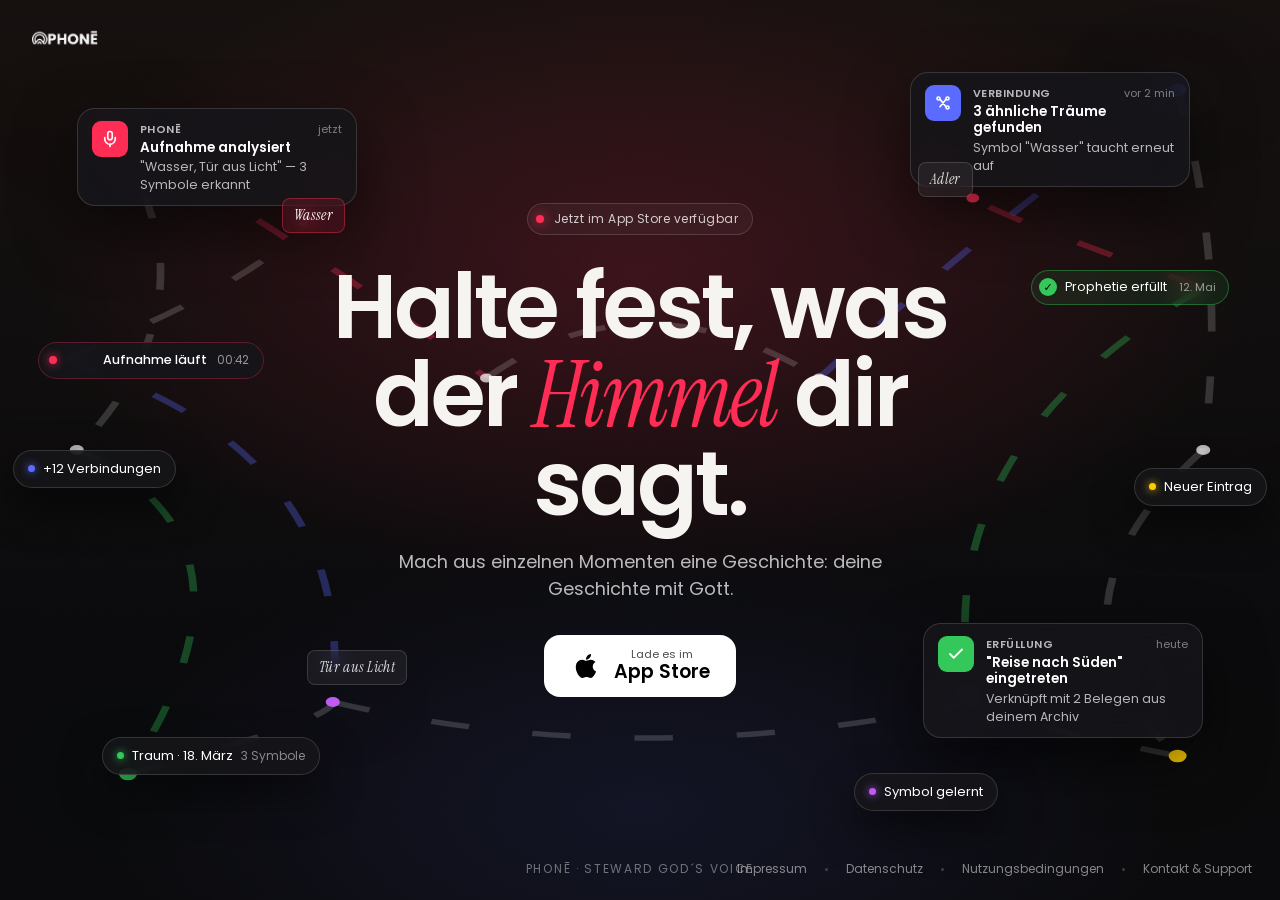
==== index.html @ f627f6bb "b" ====
<!doctype html>
<html lang="de">

<head>
  <meta charset="utf-8">
  <title>PHONĒ — Halte fest, was der Himmel dir sagt</title>
  <meta name="viewport" content="width=device-width,initial-scale=1">
  <meta name="description" content="PHONĒ — Halte fest, was der Himmel dir sagt. Verfügbar im App Store.">
  <link rel="preconnect" href="https://fonts.googleapis.com">
  <link rel="preconnect" href="https://fonts.gstatic.com" crossorigin>
  <link
    href="https://fonts.googleapis.com/css2?family=Poppins:wght@300;400;500;600;700;800&family=Instrument+Serif:ital@0;1&display=swap"
    rel="stylesheet">
  <style>
    :root {
      --bg: #0a0a0c;
      --text: #f5f4f1;
      --muted: #8a8a92;
      --line: rgba(255, 255, 255, .08);
      --line-2: rgba(255, 255, 255, .14);
      --brand: #FF2D55;
      --brand-soft: #ff4f72;
      --green: #34C759;
      --blue: #5B6BFF;
      --yellow: #FFCC00;
      --purple: #BF5AF2;
    }

    * {
      box-sizing: border-box;
    }

    html,
    body {
      margin: 0;
      padding: 0;
      height: 100%;
      overflow: hidden;
      background: var(--bg);
      color: var(--text);
    }

    body {
      font-family: "Poppins", -apple-system, system-ui, sans-serif;
      -webkit-font-smoothing: antialiased;
      line-height: 1.5;
    }

    a {
      color: inherit;
      text-decoration: none;
    }

    .serif {
      font-family: "Instrument Serif", "Times New Roman", serif;
      font-style: italic;
      font-weight: 400;
    }

    .stage {
      position: fixed;
      inset: 0;
      overflow: hidden;
      display: grid;
      place-items: center;
      background:
        radial-gradient(ellipse 80% 60% at 50% 30%, rgba(255, 45, 85, .18), transparent 60%),
        radial-gradient(ellipse 70% 50% at 50% 90%, rgba(91, 107, 255, .10), transparent 60%),
        linear-gradient(180deg, #15100e 0%, #0a0a0c 70%);
    }

    .stage::after {
      content: '';
      position: absolute;
      inset: 0;
      pointer-events: none;
      opacity: .35;
      background-image: url("data:image/svg+xml;utf8,<svg xmlns='http://www.w3.org/2000/svg' width='200' height='200'><filter id='n'><feTurbulence baseFrequency='.9' numOctaves='2' stitchTiles='stitch'/><feColorMatrix values='0 0 0 0 1 0 0 0 0 1 0 0 0 0 1 0 0 0 .12 0'/></filter><rect width='100%25' height='100%25' filter='url(%23n)'/></svg>");
      mix-blend-mode: overlay;
    }

    /* Logo top-left */
    .top-logo {
      position: absolute;
      top: 28px;
      left: 32px;
      z-index: 50;
    }

    .top-logo img {
      height: 22px;
      opacity: .95;
    }

    /* Footer mark bottom */
    .bot-mark {
      position: absolute;
      bottom: 22px;
      left: 50%;
      transform: translateX(-50%);
      z-index: 50;
      color: rgba(255, 255, 255, .4);
      font-size: 12px;
      letter-spacing: .14em;
      text-transform: uppercase;
    }

    /* Footer links bottom-right */
    .foot-links {
      position: absolute;
      bottom: 22px;
      right: 28px;
      z-index: 50;
      display: flex;
      gap: 18px;
      font-size: 12px;
      color: rgba(255, 255, 255, .5);
    }

    .foot-links a {
      transition: color .2s ease;
      position: relative;
    }

    .foot-links a:hover {
      color: #fff;
    }

    .foot-links .sep {
      width: 3px;
      height: 3px;
      border-radius: 50%;
      background: rgba(255, 255, 255, .2);
      align-self: center;
    }

    /* Center content */
    .center {
      position: relative;
      z-index: 30;
      text-align: center;
      max-width: 760px;
      padding: 0 24px;
    }

    .eyebrow {
      display: inline-flex;
      align-items: center;
      gap: 10px;
      padding: 6px 14px 6px 8px;
      border: 1px solid var(--line-2);
      border-radius: 999px;
      background: rgba(255, 255, 255, .04);
      font-size: 12px;
      letter-spacing: .04em;
      color: rgba(255, 255, 255, .78);
      margin-bottom: 28px;
      backdrop-filter: blur(10px);
      -webkit-backdrop-filter: blur(10px);
    }

    .eyebrow .dot {
      width: 8px;
      height: 8px;
      border-radius: 50%;
      background: var(--brand);
      box-shadow: 0 0 12px var(--brand);
      animation: pulse 2s ease-in-out infinite;
    }

    @keyframes pulse {

      0%,
      100% {
        opacity: 1
      }

      50% {
        opacity: .4
      }
    }

    h1 {
      font-size: clamp(44px, 7vw, 96px);
      line-height: .98;
      font-weight: 600;
      letter-spacing: -.035em;
      margin: 0 0 22px;
      text-wrap: balance;
    }

    h1 .accent {
      color: var(--brand);
    }

    p.lead {
      font-size: clamp(15px, 1.4vw, 18px);
      color: rgba(255, 255, 255, .72);
      max-width: 520px;
      margin: 0 auto 32px;
      text-wrap: pretty;
    }

    .appstore-btn {
      display: inline-flex;
      align-items: center;
      gap: 12px;
      padding: 14px 26px;
      background: #fff;
      color: #000;
      border-radius: 16px;
      transition: transform .2s, box-shadow .2s;
    }

    .appstore-btn:hover {
      transform: translateY(-2px);
      box-shadow: 0 18px 40px rgba(255, 255, 255, .2);
    }

    .appstore-btn .small {
      font-size: 11px;
      line-height: 1;
      opacity: .7;
    }

    .appstore-btn .big {
      font-size: 19px;
      font-weight: 600;
      line-height: 1.1;
      margin-top: 2px;
    }

    /* Connection threads SVG layer */
    .threads {
      position: absolute;
      inset: 0;
      width: 100%;
      height: 100%;
      z-index: 5;
      pointer-events: none;
      overflow: visible;
    }

    .thread-line {
      fill: none;
      stroke: rgba(255, 255, 255, .16);
      stroke-width: .6;
      stroke-dasharray: 3 5;
      animation: dash 90s linear infinite;
    }

    .thread-line.brand {
      stroke: rgba(255, 45, 85, .32);
    }

    .thread-line.blue {
      stroke: rgba(91, 107, 255, .32);
    }

    .thread-line.green {
      stroke: rgba(52, 199, 89, .32);
    }

    @keyframes dash {
      to {
        stroke-dashoffset: -200;
      }
    }

    .thread-dot {
      fill: rgba(255, 255, 255, .7);
      filter: drop-shadow(0 0 4px rgba(255, 255, 255, .6));
    }

    .thread-dot.brand {
      fill: var(--brand);
      filter: drop-shadow(0 0 6px var(--brand));
    }

    .thread-dot.blue {
      fill: var(--blue);
      filter: drop-shadow(0 0 6px var(--blue));
    }

    .thread-dot.green {
      fill: var(--green);
      filter: drop-shadow(0 0 6px var(--green));
    }

    .thread-dot.yellow {
      fill: var(--yellow);
      filter: drop-shadow(0 0 6px var(--yellow));
    }

    .thread-dot.purple {
      fill: var(--purple);
      filter: drop-shadow(0 0 6px var(--purple));
    }

    /* Floating items — pills, labels, notifications */
    .floater {
      position: absolute;
      z-index: 10;
      will-change: transform;
      animation-name: drift;
      animation-timing-function: ease-in-out;
      animation-iteration-count: infinite;
      animation-direction: alternate;
    }

    @keyframes drift {
      0% {
        transform: translate(0, 0) rotate(var(--rot, 0deg));
      }

      50% {
        transform: translate(var(--dx, 8px), var(--dy, -10px)) rotate(calc(var(--rot, 0deg) + var(--rotd, 1deg)));
      }

      100% {
        transform: translate(calc(var(--dx, 8px) * -.5), calc(var(--dy, -10px) * -1)) rotate(calc(var(--rot, 0deg) - var(--rotd, 1deg)));
      }
    }

    /* Notification card (stylized iOS) */
    .notif {
      width: 280px;
      background: rgba(22, 22, 26, .85);
      backdrop-filter: blur(20px) saturate(140%);
      -webkit-backdrop-filter: blur(20px) saturate(140%);
      border: 1px solid var(--line-2);
      border-radius: 18px;
      padding: 12px 14px;
      display: flex;
      align-items: flex-start;
      gap: 12px;
      box-shadow: 0 24px 60px rgba(0, 0, 0, .55);
    }

    .notif .ic {
      width: 36px;
      height: 36px;
      border-radius: 9px;
      flex-shrink: 0;
      display: grid;
      place-items: center;
      background: var(--brand);
    }

    .notif .ic.blue {
      background: var(--blue);
    }

    .notif .ic.green {
      background: var(--green);
    }

    .notif .ic svg {
      width: 18px;
      height: 18px;
    }

    .notif .body {
      flex: 1;
      min-width: 0;
    }

    .notif .row {
      display: flex;
      justify-content: space-between;
      align-items: baseline;
      gap: 8px;
    }

    .notif .app {
      font-size: 11px;
      font-weight: 600;
      letter-spacing: .04em;
      color: rgba(255, 255, 255, .7);
      text-transform: uppercase;
    }

    .notif .time {
      font-size: 11px;
      color: rgba(255, 255, 255, .45);
      flex-shrink: 0;
    }

    .notif .title {
      font-size: 13.5px;
      font-weight: 600;
      color: #fff;
      margin-top: 2px;
      line-height: 1.25;
    }

    .notif .msg {
      font-size: 12.5px;
      color: rgba(255, 255, 255, .7);
      margin-top: 2px;
      line-height: 1.4;
      overflow: hidden;
      display: -webkit-box;
      -webkit-line-clamp: 2;
      -webkit-box-orient: vertical;
    }

    /* Pill / chip */
    .pill {
      display: inline-flex;
      align-items: center;
      gap: 8px;
      padding: 8px 14px;
      border-radius: 999px;
      background: rgba(22, 22, 26, .82);
      backdrop-filter: blur(14px);
      -webkit-backdrop-filter: blur(14px);
      border: 1px solid var(--line-2);
      font-size: 13px;
      color: #fff;
      box-shadow: 0 18px 40px rgba(0, 0, 0, .5);
      white-space: nowrap;
    }

    .pill .pdot {
      width: 7px;
      height: 7px;
      border-radius: 50%;
      background: var(--brand);
      box-shadow: 0 0 8px var(--brand);
    }

    .pill.blue .pdot {
      background: var(--blue);
      box-shadow: 0 0 8px var(--blue);
    }

    .pill.green .pdot {
      background: var(--green);
      box-shadow: 0 0 8px var(--green);
    }

    .pill.yellow .pdot {
      background: var(--yellow);
      box-shadow: 0 0 8px var(--yellow);
    }

    .pill.purple .pdot {
      background: var(--purple);
      box-shadow: 0 0 8px var(--purple);
    }

    .pill .meta {
      color: rgba(255, 255, 255, .5);
      font-size: 12px;
    }

    /* Label tag — looks like a category tag */
    .label-tag {
      display: inline-flex;
      align-items: center;
      gap: 6px;
      padding: 5px 11px;
      border-radius: 8px;
      background: rgba(255, 255, 255, .06);
      border: 1px solid var(--line-2);
      font-size: 12px;
      letter-spacing: .02em;
      color: rgba(255, 255, 255, .85);
      backdrop-filter: blur(10px);
      -webkit-backdrop-filter: blur(10px);
      font-family: "Instrument Serif", serif;
      font-style: italic;
      font-size: 15px;
    }

    .label-tag.brand {
      color: #fff;
      background: rgba(255, 45, 85, .14);
      border-color: rgba(255, 45, 85, .4);
    }

    /* Mini chip with check (fulfilled prophecy) */
    .check-chip {
      display: inline-flex;
      align-items: center;
      gap: 8px;
      padding: 7px 12px 7px 7px;
      background: rgba(52, 199, 89, .1);
      border: 1px solid rgba(52, 199, 89, .4);
      border-radius: 999px;
      font-size: 12.5px;
      color: #fff;
      backdrop-filter: blur(10px);
      -webkit-backdrop-filter: blur(10px);
    }

    .check-chip .ck {
      width: 18px;
      height: 18px;
      border-radius: 50%;
      background: var(--green);
      color: #000;
      display: grid;
      place-items: center;
      font-weight: 800;
      font-size: 11px;
      flex-shrink: 0;
    }

    .check-chip .meta {
      color: rgba(255, 255, 255, .55);
      font-size: 11px;
      margin-left: 4px;
    }

    /* Waveform mini */
    .wave-chip {
      display: inline-flex;
      align-items: center;
      gap: 10px;
      padding: 8px 14px 8px 10px;
      background: rgba(22, 22, 26, .85);
      border: 1px solid rgba(255, 45, 85, .3);
      border-radius: 999px;
      backdrop-filter: blur(14px);
      -webkit-backdrop-filter: blur(14px);
    }

    .wave-chip .rec {
      width: 8px;
      height: 8px;
      border-radius: 50%;
      background: var(--brand);
      box-shadow: 0 0 10px var(--brand);
      animation: pulse 1.4s ease-in-out infinite;
    }

    .wave-chip .wave-bars {
      display: flex;
      align-items: center;
      gap: 2px;
      height: 14px;
    }

    .wave-chip .wave-bars span {
      width: 2px;
      background: var(--brand-soft);
      border-radius: 2px;
      animation: wbar 1.2s ease-in-out infinite;
    }

    @keyframes wbar {

      0%,
      100% {
        height: 20%;
      }

      50% {
        height: 100%;
      }
    }

    .wave-chip .label {
      font-size: 12.5px;
      color: #fff;
      font-weight: 500;
    }

    .wave-chip .time {
      font-family: "Poppins";
      font-size: 11.5px;
      color: rgba(255, 255, 255, .55);
      font-variant-numeric: tabular-nums;
    }

    /* Position helpers — desktop */
    .f1 {
      top: 12%;
      left: 6%;
      --dx: 12px;
      --dy: -14px;
      --rot: -3deg;
      --rotd: 1.2deg;
      animation-duration: 9s;
    }

    .f2 {
      top: 8%;
      right: 7%;
      --dx: -10px;
      --dy: -12px;
      --rot: 4deg;
      --rotd: 1.5deg;
      animation-duration: 11s;
    }

    .f3 {
      top: 38%;
      left: 3%;
      --dx: 14px;
      --dy: 8px;
      --rot: -6deg;
      --rotd: 1.8deg;
      animation-duration: 8.5s;
    }

    .f4 {
      top: 30%;
      right: 4%;
      --dx: -12px;
      --dy: 10px;
      --rot: 5deg;
      --rotd: 1.5deg;
      animation-duration: 10s;
    }

    .f5 {
      bottom: 14%;
      left: 8%;
      --dx: 10px;
      --dy: -10px;
      --rot: -4deg;
      --rotd: 1.3deg;
      animation-duration: 12s;
    }

    .f6 {
      bottom: 18%;
      right: 6%;
      --dx: -14px;
      --dy: -8px;
      --rot: 6deg;
      --rotd: 1.6deg;
      animation-duration: 9.5s;
    }

    .f7 {
      top: 22%;
      left: 22%;
      --dx: 8px;
      --dy: -8px;
      --rot: -8deg;
      --rotd: 2deg;
      animation-duration: 13s;
    }

    .f8 {
      top: 18%;
      right: 24%;
      --dx: -8px;
      --dy: 10px;
      --rot: 7deg;
      --rotd: 1.6deg;
      animation-duration: 10.5s;
    }

    .f9 {
      bottom: 24%;
      left: 24%;
      --dx: 10px;
      --dy: 10px;
      --rot: -5deg;
      --rotd: 1.4deg;
      animation-duration: 11.5s;
    }

    .f10 {
      bottom: 10%;
      right: 22%;
      --dx: -10px;
      --dy: 8px;
      --rot: 4deg;
      --rotd: 1.6deg;
      animation-duration: 9s;
    }

    .f11 {
      top: 50%;
      left: 1%;
      --dx: 8px;
      --dy: -12px;
      --rot: -10deg;
      --rotd: 1deg;
      animation-duration: 14s;
    }

    .f12 {
      top: 52%;
      right: 1%;
      --dx: -8px;
      --dy: -10px;
      --rot: 8deg;
      --rotd: 1deg;
      animation-duration: 13s;
    }

    /* ─── Tablet ─── */
    @media (max-width: 980px) {
      .top-logo {
        top: 22px;
        left: 22px;
      }

      .top-logo img {
        height: 20px;
      }

      .notif {
        width: 240px;
      }

      .f7,
      .f8,
      .f9,
      .f10 {
        display: none;
      }

      .f1 {
        top: 6%;
        left: 4%;
      }

      .f2 {
        top: 4%;
        right: 4%;
      }

      .f3 {
        top: 34%;
        left: -2%;
      }

      .f4 {
        top: 28%;
        right: -2%;
      }

      .f5 {
        bottom: 10%;
        left: 2%;
      }

      .f6 {
        bottom: 12%;
        right: 2%;
      }

      .f11 {
        top: 56%;
        left: -4%;
      }

      .f12 {
        top: 58%;
        right: -4%;
      }
    }

    /* ─── Mobile ─── */
    @media (max-width: 640px) {
      .center {
        padding: 0 18px;
        max-width: 100%;
      }

      h1 {
        font-size: clamp(34px, 11vw, 56px);
        margin-bottom: 18px;
        line-height: 1;
      }

      p.lead {
        font-size: 14.5px;
        margin-bottom: 26px;
        max-width: 360px;
      }

      .eyebrow {
        font-size: 11px;
        margin-bottom: 22px;
        padding: 5px 12px 5px 7px;
      }

      .appstore-btn {
        padding: 12px 22px;
        gap: 10px;
      }

      .appstore-btn svg {
        width: 26px;
        height: 26px;
      }

      .appstore-btn .big {
        font-size: 17px;
      }

      .top-logo {
        top: 18px;
        left: 18px;
      }

      .top-logo img {
        height: 18px;
      }

      .bot-mark {
        display: none;
      }

      .foot-links {
        bottom: 14px;
        right: 14px;
        left: 14px;
        justify-content: center;
        flex-wrap: wrap;
        gap: 10px;
        font-size: 10.5px;
      }

      .foot-links .sep {
        width: 2px;
        height: 2px;
      }

      /* Compact floaters: smaller notif, tighter pills */
      .notif {
        width: 180px;
        padding: 9px 10px;
        gap: 9px;
        border-radius: 14px;
      }

      .notif .ic {
        width: 28px;
        height: 28px;
        border-radius: 7px;
      }

      .notif .ic svg {
        width: 14px;
        height: 14px;
      }

      .notif .app {
        font-size: 9.5px;
      }

      .notif .time {
        font-size: 9.5px;
      }

      .notif .title {
        font-size: 11.5px;
      }

      .notif .msg {
        font-size: 10.5px;
        -webkit-line-clamp: 2;
      }

      .pill {
        font-size: 11px;
        padding: 6px 11px;
        gap: 6px;
      }

      .pill .pdot {
        width: 6px;
        height: 6px;
      }

      .pill .meta {
        font-size: 10px;
      }

      .label-tag {
        font-size: 13px;
        padding: 4px 10px;
      }

      .check-chip {
        font-size: 11px;
        padding: 5px 10px 5px 5px;
      }

      .check-chip .ck {
        width: 16px;
        height: 16px;
        font-size: 10px;
      }

      .check-chip .meta {
        font-size: 10px;
      }

      .wave-chip {
        padding: 6px 11px 6px 8px;
        gap: 7px;
      }

      .wave-chip .label {
        font-size: 11px;
      }

      .wave-chip .time {
        font-size: 10px;
      }

      .wave-chip .wave-bars {
        height: 11px;
      }

      /* Hide secondary clutter on phones — keep frame readable */
      .f7,
      .f8,
      .f9,
      .f10,
      .f11,
      .f12 {
        display: none;
      }

      /* 4 floaters at the corners + 2 mid-edges, hugging the edges */
      .f1 {
        top: 9%;
        left: 3%;
        --dx: 6px;
        --dy: -8px;
      }

      .f2 {
        top: 7%;
        right: 3%;
        --dx: -6px;
        --dy: -8px;
      }

      .f3 {
        top: 42%;
        left: -22%;
        --dx: 8px;
        --dy: 6px;
      }

      /* peek in from edge */
      .f4 {
        top: 38%;
        right: -22%;
        --dx: -8px;
        --dy: 6px;
      }

      .f5 {
        bottom: 8%;
        left: 3%;
        --dx: 6px;
        --dy: -6px;
      }

      .f6 {
        bottom: 10%;
        right: 3%;
        --dx: -6px;
        --dy: -6px;
      }
    }

    /* ─── Very small / portrait phones ─── */
    @media (max-width: 400px) {
      h1 {
        font-size: clamp(30px, 11vw, 44px);
      }

      .notif {
        width: 160px;
      }

      .f3,
      .f4 {
        display: none;
      }

      .f1 {
        top: 7%;
        left: 2%;
      }

      .f2 {
        top: 5%;
        right: 2%;
      }

      .f5 {
        bottom: 7%;
        left: 2%;
      }

      .f6 {
        bottom: 9%;
        right: 2%;
      }
    }

    /* ─── Short viewports (landscape phones) ─── */
    @media (max-height: 640px) and (max-width: 900px) {
      .center {
        transform: scale(.92);
      }

      h1 {
        margin-bottom: 14px;
      }

      p.lead {
        margin-bottom: 20px;
      }

      .eyebrow {
        margin-bottom: 16px;
      }
    }
  </style>
</head>

<body>

  <div class="stage" data-screen-label="01 Hero">

    <a href="#" class="top-logo">
      <img src="assets/logo_schrift_weis.png" alt="PHONĒ">
    </a>

    <!-- Connection threads (SVG) -->
    <svg class="threads" viewBox="0 0 100 100" preserveAspectRatio="none">
      <!-- left side threads -->
      <path class="thread-line brand" d="M 8 14 Q 25 28, 38 42" />
      <path class="thread-line" d="M 8 14 Q 18 32, 6 50" />
      <path class="thread-line green" d="M 6 50 Q 22 60, 10 86" />
      <path class="thread-line" d="M 5 40 Q 22 30, 24 24" />
      <path class="thread-line blue" d="M 5 40 Q 28 50, 26 78" />
      <path class="thread-line" d="M 10 86 Q 26 80, 26 78" />

      <!-- right side threads -->
      <path class="thread-line blue" d="M 92 10 Q 78 24, 64 42" />
      <path class="thread-line" d="M 92 10 Q 96 30, 94 50" />
      <path class="thread-line" d="M 94 50 Q 80 68, 92 84" />
      <path class="thread-line brand" d="M 94 32 Q 78 24, 76 22" />
      <path class="thread-line green" d="M 94 32 Q 72 50, 76 78" />
      <path class="thread-line" d="M 92 84 Q 78 80, 76 78" />

      <!-- cross-connectors top to center area -->
      <path class="thread-line" d="M 38 42 Q 50 30, 64 42" />
      <path class="thread-line" d="M 26 78 Q 50 86, 76 78" />

      <!-- dots at thread joints -->
      <circle class="thread-dot brand" cx="8" cy="14" r=".7" />
      <circle class="thread-dot" cx="6" cy="50" r=".55" />
      <circle class="thread-dot green" cx="10" cy="86" r=".7" />
      <circle class="thread-dot blue" cx="92" cy="10" r=".7" />
      <circle class="thread-dot" cx="94" cy="50" r=".55" />
      <circle class="thread-dot yellow" cx="92" cy="84" r=".7" />
      <circle class="thread-dot" cx="38" cy="42" r=".5" />
      <circle class="thread-dot" cx="64" cy="42" r=".5" />
      <circle class="thread-dot purple" cx="26" cy="78" r=".55" />
      <circle class="thread-dot purple" cx="76" cy="78" r=".55" />
      <circle class="thread-dot brand" cx="24" cy="24" r=".5" />
      <circle class="thread-dot brand" cx="76" cy="22" r=".5" />
    </svg>

    <!-- ── Floating items ── -->

    <!-- Top-left: notification -->
    <div class="floater f1">
      <div class="notif">
        <div class="ic">
          <svg viewBox="0 0 24 24" fill="none" stroke="#fff" stroke-width="2.2" stroke-linecap="round"
            stroke-linejoin="round">
            <rect x="9" y="2" width="6" height="11" rx="3" />
            <path d="M5 10v2a7 7 0 0 0 14 0v-2" />
            <line x1="12" y1="19" x2="12" y2="22" />
          </svg>
        </div>
        <div class="body">
          <div class="row">
            <span class="app">PHONĒ</span>
            <span class="time">jetzt</span>
          </div>
          <div class="title">Aufnahme analysiert</div>
          <div class="msg">"Wasser, Tür aus Licht" — 3 Symbole erkannt</div>
        </div>
      </div>
    </div>

    <!-- Top-right: notification (connection) -->
    <div class="floater f2">
      <div class="notif">
        <div class="ic blue">
          <svg viewBox="0 0 24 24" fill="none" stroke="#fff" stroke-width="2.2" stroke-linecap="round">
            <circle cx="6" cy="6" r="2" />
            <circle cx="18" cy="18" r="2" />
            <circle cx="18" cy="6" r="2" />
            <path d="m8 7 8 10M16 7 8 17" />
          </svg>
        </div>
        <div class="body">
          <div class="row">
            <span class="app">Verbindung</span>
            <span class="time">vor 2 min</span>
          </div>
          <div class="title">3 ähnliche Träume gefunden</div>
          <div class="msg">Symbol "Wasser" taucht erneut auf</div>
        </div>
      </div>
    </div>

    <!-- Mid-left: wave chip (recording) -->
    <div class="floater f3">
      <div class="wave-chip">
        <span class="rec"></span>
        <div class="wave-bars">
          <span style="animation-delay:0s"></span>
          <span style="animation-delay:.1s"></span>
          <span style="animation-delay:.2s"></span>
          <span style="animation-delay:.3s"></span>
          <span style="animation-delay:.15s"></span>
          <span style="animation-delay:.05s"></span>
          <span style="animation-delay:.25s"></span>
        </div>
        <span class="label">Aufnahme läuft</span>
        <span class="time">00:42</span>
      </div>
    </div>

    <!-- Mid-right: check chip (fulfilled) -->
    <div class="floater f4">
      <div class="check-chip">
        <span class="ck">✓</span>
        <span>Prophetie erfüllt</span>
        <span class="meta">12. Mai</span>
      </div>
    </div>

    <!-- Bottom-left: pill -->
    <div class="floater f5">
      <div class="pill green">
        <span class="pdot"></span>
        <span>Traum · 18. März</span>
        <span class="meta">3 Symbole</span>
      </div>
    </div>

    <!-- Bottom-right: notification (assistant) -->
    <div class="floater f6">
      <div class="notif">
        <div class="ic green">
          <svg viewBox="0 0 24 24" fill="none" stroke="#fff" stroke-width="2.4" stroke-linecap="round"
            stroke-linejoin="round">
            <polyline points="20 6 9 17 4 12" />
          </svg>
        </div>
        <div class="body">
          <div class="row">
            <span class="app">Erfüllung</span>
            <span class="time">heute</span>
          </div>
          <div class="title">"Reise nach Süden" eingetreten</div>
          <div class="msg">Verknüpft mit 2 Belegen aus deinem Archiv</div>
        </div>
      </div>
    </div>

    <!-- Inner pills: serif tags -->
    <div class="floater f7">
      <div class="label-tag brand">Wasser</div>
    </div>
    <div class="floater f8">
      <div class="label-tag">Adler</div>
    </div>
    <div class="floater f9">
      <div class="label-tag">Tür aus Licht</div>
    </div>
    <div class="floater f10">
      <div class="pill purple">
        <span class="pdot"></span>
        <span>Symbol gelernt</span>
      </div>
    </div>

    <!-- Far-edge minor pills -->
    <div class="floater f11">
      <div class="pill blue">
        <span class="pdot"></span>
        <span>+12 Verbindungen</span>
      </div>
    </div>
    <div class="floater f12">
      <div class="pill yellow">
        <span class="pdot"></span>
        <span>Neuer Eintrag</span>
      </div>
    </div>

    <!-- Center content -->
    <div class="center">
      <div class="eyebrow">
        <span class="dot"></span>
        <span>Jetzt im App Store verfügbar</span>
      </div>
      <h1>
        Halte fest, was<br>
        der <span class="serif accent">Himmel</span> dir sagt.
      </h1>
      <p class="lead">
        Mach aus einzelnen Momenten eine Geschichte: deine Geschichte mit Gott.
      </p>
      <a href="https://apps.apple.com/de/app/phonē-träume-prophetien/id6746813152" class="appstore-btn">
        <svg width="32" height="32" viewBox="0 0 24 24" fill="#000">
          <path
            d="M17.05 20.28c-.98.95-2.05.8-3.08.35-1.09-.46-2.09-.48-3.24 0-1.44.62-2.2.44-3.06-.35C2.79 15.25 3.51 7.59 9.05 7.31c1.35.07 2.29.74 3.08.8 1.18-.24 2.31-.93 3.57-.84 1.51.12 2.65.72 3.4 1.8-3.12 1.87-2.38 5.98.48 7.13-.57 1.5-1.31 2.99-2.54 4.09zM12.03 7.25c-.15-2.23 1.66-4.07 3.74-4.25.29 2.58-2.34 4.5-3.74 4.25z" />
        </svg>
        <div>
          <div class="small">Lade es im</div>
          <div class="big">App Store</div>
        </div>
      </a>
    </div>

    <div class="bot-mark">PHONĒ · Steward God´s Voice</div>

    <div class="foot-links">
      <a href="legal/impressum.html">Impressum</a>
      <span class="sep"></span>
      <a href="legal/datenschutz.html">Datenschutz</a>
      <span class="sep"></span>
      <a href="legal/agb.html">Nutzungsbedingungen</a>
      <span class="sep"></span>
      <a href="legal/kontakt.html">Kontakt &amp; Support</a>
    </div>

  </div>

</body>

</html>
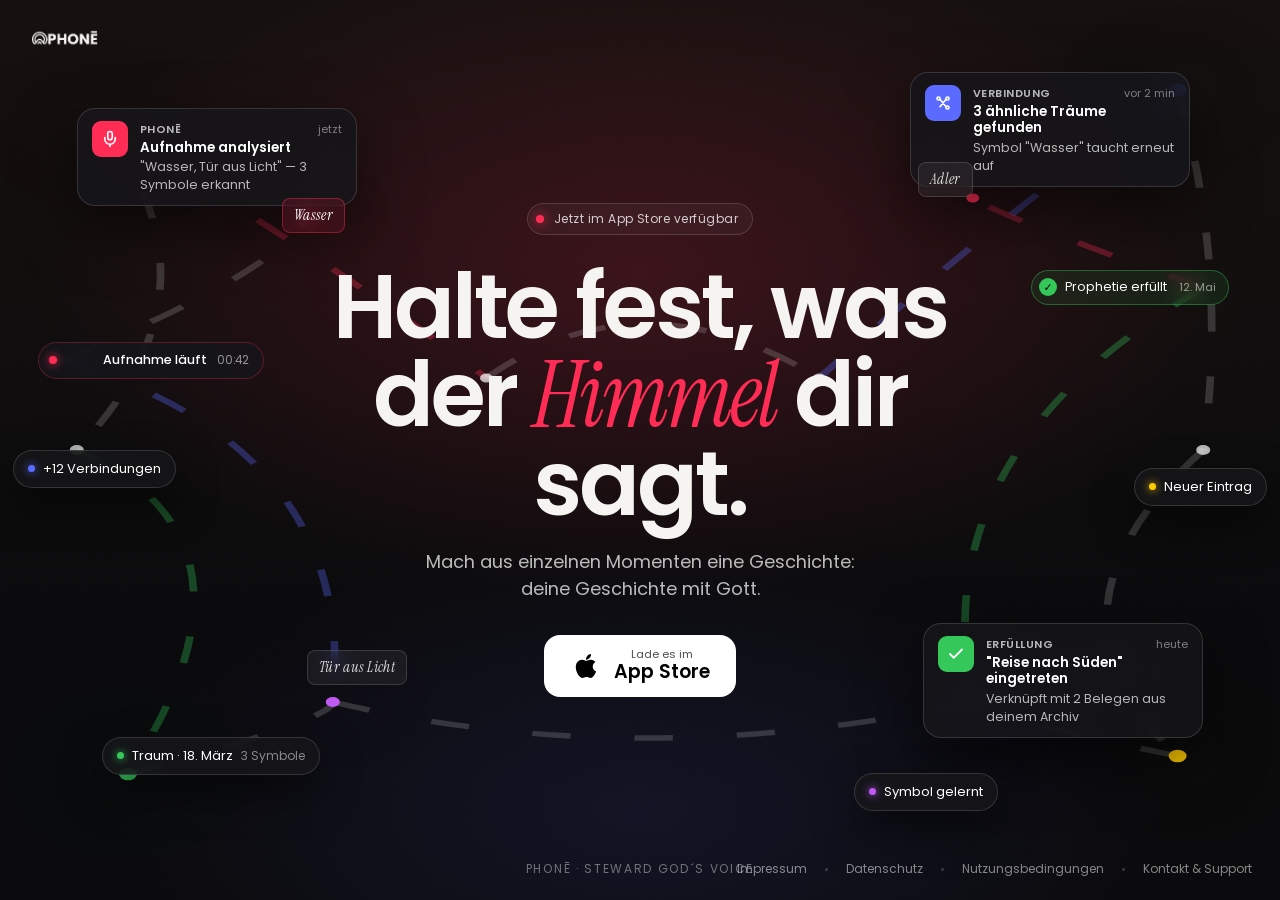
==== commit 69b7296e: "ddf" ====
--- a/index.html
+++ b/index.html
@@ -1215,7 +1215,7 @@
         der <span class="serif accent">Himmel</span> dir sagt.
       </h1>
       <p class="lead">
-        Mach aus einzelnen Momenten eine Geschichte: deine Geschichte mit Gott.
+        Mach aus einzelnen Momenten eine Geschichte: <br> deine Geschichte mit Gott.
       </p>
       <a href="https://apps.apple.com/de/app/phonē-träume-prophetien/id6746813152" class="appstore-btn">
         <svg width="32" height="32" viewBox="0 0 24 24" fill="#000">
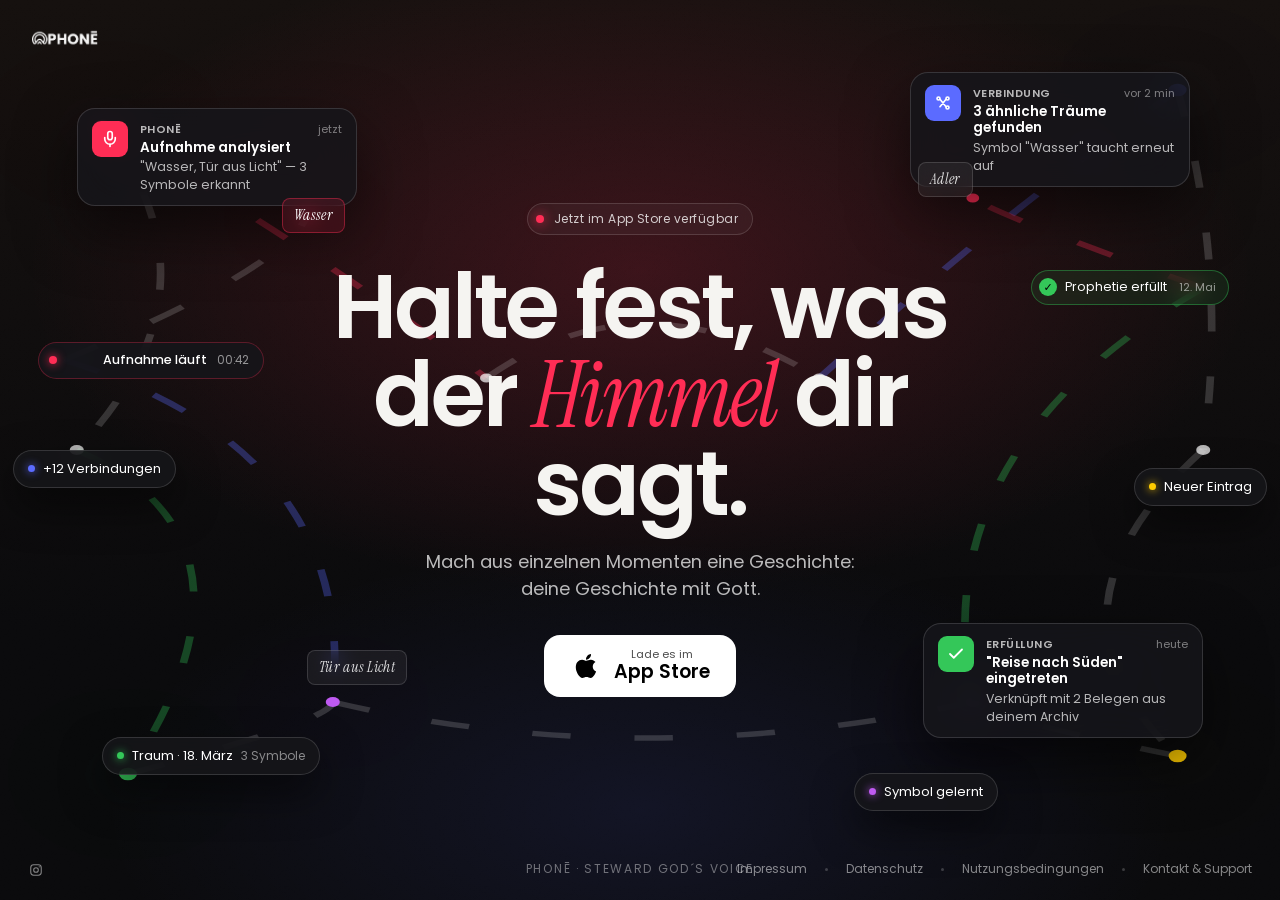
==== commit ed21af3a: "hh" ====
--- a/index.html
+++ b/index.html
@@ -105,6 +105,37 @@
       text-transform: uppercase;
     }
 
+    /* Footer social bottom-left + links bottom-right */
+    .social-links {
+      position: absolute;
+      bottom: 22px;
+      left: 28px;
+      z-index: 50;
+      display: flex;
+      gap: 16px;
+      color: rgba(255, 255, 255, .5);
+    }
+
+    .social-links a {
+      display: grid;
+      width: 16px;
+      height: 16px;
+      place-items: center;
+      transition: color .2s ease;
+    }
+
+    .social-links a:hover {
+      color: #fff;
+    }
+
+    .social-links svg {
+      width: 14px;
+      height: 14px;
+      fill: none;
+      stroke: currentColor;
+      stroke-width: 1.8;
+    }
+
     /* Footer links bottom-right */
     .foot-links {
       position: absolute;
@@ -811,13 +842,24 @@
         display: none;
       }
 
+      .social-links {
+        bottom: 14px;
+        left: 14px;
+        gap: 12px;
+      }
+
+      .social-links svg {
+        width: 13px;
+        height: 13px;
+      }
+
       .foot-links {
         bottom: 14px;
         right: 14px;
-        left: 14px;
-        justify-content: center;
+        left: 46px;
+        justify-content: flex-end;
         flex-wrap: wrap;
-        gap: 10px;
+        gap: 8px 10px;
         font-size: 10.5px;
       }
 
@@ -973,6 +1015,17 @@
     @media (max-width: 400px) {
       h1 {
         font-size: clamp(30px, 11vw, 44px);
+      }
+
+      .social-links {
+        left: 12px;
+      }
+
+      .foot-links {
+        right: 10px;
+        left: 42px;
+        gap: 6px 8px;
+        font-size: 9.5px;
       }
 
       .notif {
@@ -1231,6 +1284,16 @@
 
     <div class="bot-mark">PHONĒ · Steward God´s Voice</div>
 
+    <div class="social-links" aria-label="Social Media">
+      <a href="https://www.instagram.com/" target="_blank" rel="noopener" aria-label="Instagram">
+        <svg viewBox="0 0 24 24" aria-hidden="true">
+          <rect x="3" y="3" width="18" height="18" rx="5"></rect>
+          <circle cx="12" cy="12" r="4"></circle>
+          <circle cx="17.5" cy="6.5" r="1.1" fill="currentColor" stroke="none"></circle>
+        </svg>
+      </a>
+    </div>
+
     <div class="foot-links">
       <a href="legal/impressum.html">Impressum</a>
       <span class="sep"></span>
@@ -1245,4 +1308,4 @@
 
 </body>
 
-</html>+</html>
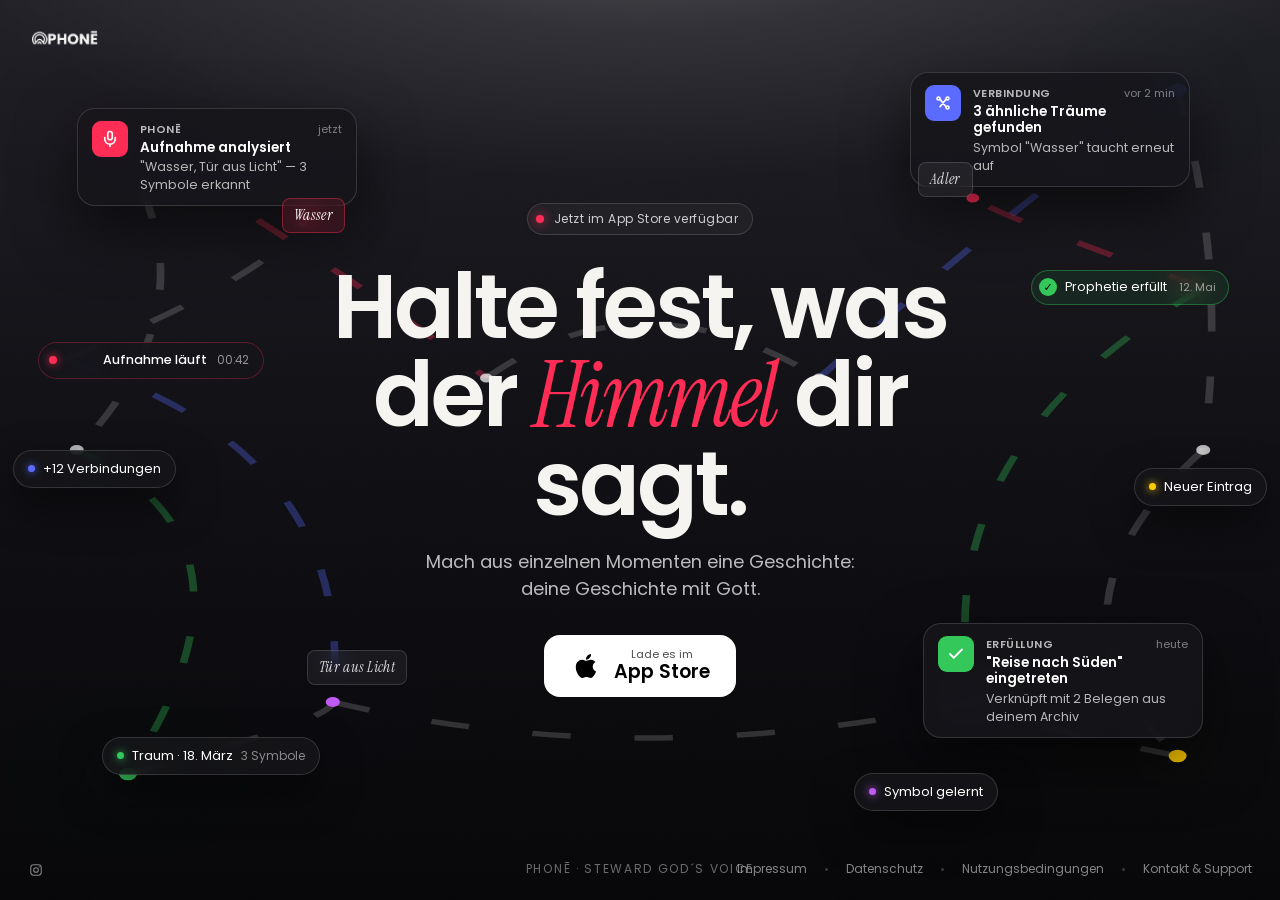
==== commit 35d0e31b: "hhh" ====
--- a/index.html
+++ b/index.html
@@ -64,9 +64,8 @@
       display: grid;
       place-items: center;
       background:
-        radial-gradient(ellipse 80% 60% at 50% 30%, rgba(255, 45, 85, .18), transparent 60%),
-        radial-gradient(ellipse 70% 50% at 50% 90%, rgba(91, 107, 255, .10), transparent 60%),
-        linear-gradient(180deg, #15100e 0%, #0a0a0c 70%);
+        radial-gradient(ellipse 78% 42% at 50% -10%, rgba(255, 255, 255, .22), rgba(255, 255, 255, .08) 32%, transparent 72%),
+        linear-gradient(180deg, #202026 0%, #111116 44%, #070709 100%);
     }
 
     .stage::after {
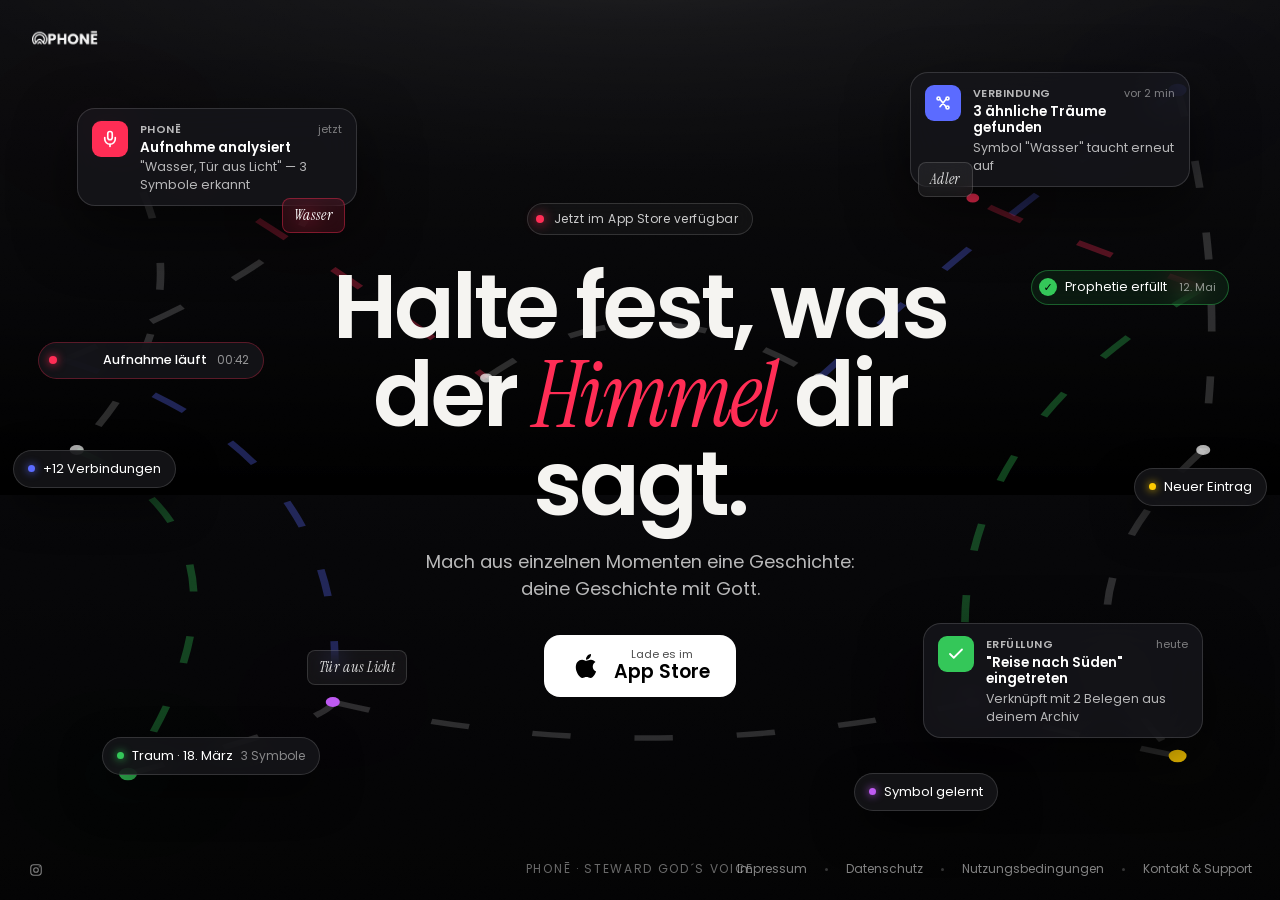
==== commit 663359e5: "kibik" ====
--- a/index.html
+++ b/index.html
@@ -68,12 +68,56 @@
         linear-gradient(180deg, #202026 0%, #111116 44%, #070709 100%);
     }
 
+    /* Blurred looping video — mirrors the iOS app's onboarding background.
+       Fills the top 55% of the viewport, blurred 30px, with a soft fade to black. */
+    .bg-video-layer {
+      position: absolute;
+      top: 0;
+      left: 0;
+      right: 0;
+      height: 55vh;
+      overflow: hidden;
+      z-index: 1;
+      pointer-events: none;
+    }
+
+    .bg-video-layer video {
+      width: 100%;
+      height: 100%;
+      object-fit: cover;
+      filter: blur(30px) saturate(1.05);
+      transform: scale(1.18);
+      transform-origin: center;
+    }
+
+    .bg-video-layer .bg-video-fade {
+      position: absolute;
+      inset: 0;
+      background: linear-gradient(
+        180deg,
+        rgba(0, 0, 0, 0)   0%,
+        rgba(0, 0, 0, 0.4) 65%,
+        rgba(0, 0, 0, 1)  100%
+      );
+    }
+
+    /* Global scrim — matches Color.black.opacity(0.55) from the iOS onboarding */
+    .stage::before {
+      content: '';
+      position: absolute;
+      inset: 0;
+      background: rgba(0, 0, 0, 0.55);
+      z-index: 2;
+      pointer-events: none;
+    }
+
     .stage::after {
       content: '';
       position: absolute;
       inset: 0;
       pointer-events: none;
       opacity: .35;
+      z-index: 3;
       background-image: url("data:image/svg+xml;utf8,<svg xmlns='http://www.w3.org/2000/svg' width='200' height='200'><filter id='n'><feTurbulence baseFrequency='.9' numOctaves='2' stitchTiles='stitch'/><feColorMatrix values='0 0 0 0 1 0 0 0 0 1 0 0 0 0 1 0 0 0 .12 0'/></filter><rect width='100%25' height='100%25' filter='url(%23n)'/></svg>");
       mix-blend-mode: overlay;
     }
@@ -1081,6 +1125,14 @@
 <body>
 
   <div class="stage" data-screen-label="01 Hero">
+
+    <!-- Blurred looping background video — mirrors the iOS app -->
+    <div class="bg-video-layer" aria-hidden="true">
+      <video autoplay muted loop playsinline preload="auto">
+        <source src="assets/login_video.mp4" type="video/mp4">
+      </video>
+      <div class="bg-video-fade"></div>
+    </div>
 
     <a href="#" class="top-logo">
       <img src="assets/logo_schrift_weis.png" alt="PHONĒ">
@@ -1284,7 +1336,7 @@
     <div class="bot-mark">PHONĒ · Steward God´s Voice</div>
 
     <div class="social-links" aria-label="Social Media">
-      <a href="https://www.instagram.com/" target="_blank" rel="noopener" aria-label="Instagram">
+      <a href="https://www.instagram.com/phoneapp.de/" target="_blank" rel="noopener" aria-label="Instagram phoneapp.de">
         <svg viewBox="0 0 24 24" aria-hidden="true">
           <rect x="3" y="3" width="18" height="18" rx="5"></rect>
           <circle cx="12" cy="12" r="4"></circle>
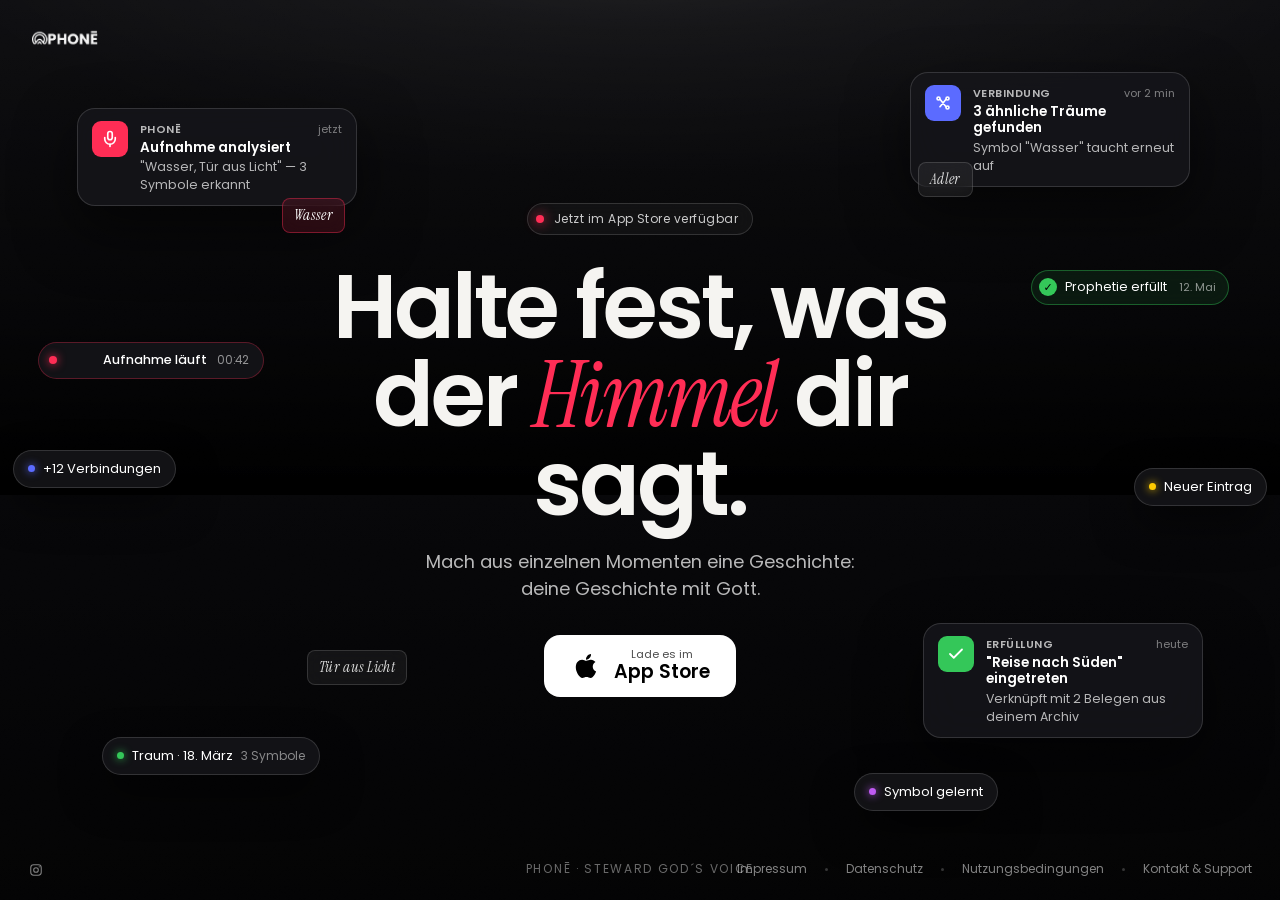
==== commit 99b4f9c3: "Remove dashed connection threads from hero Deletes the decorative SVG layer with the animated dashed" ====
--- a/index.html
+++ b/index.html
@@ -304,73 +304,6 @@
       margin-top: 2px;
     }
 
-    /* Connection threads SVG layer */
-    .threads {
-      position: absolute;
-      inset: 0;
-      width: 100%;
-      height: 100%;
-      z-index: 5;
-      pointer-events: none;
-      overflow: visible;
-    }
-
-    .thread-line {
-      fill: none;
-      stroke: rgba(255, 255, 255, .16);
-      stroke-width: .6;
-      stroke-dasharray: 3 5;
-      animation: dash 90s linear infinite;
-    }
-
-    .thread-line.brand {
-      stroke: rgba(255, 45, 85, .32);
-    }
-
-    .thread-line.blue {
-      stroke: rgba(91, 107, 255, .32);
-    }
-
-    .thread-line.green {
-      stroke: rgba(52, 199, 89, .32);
-    }
-
-    @keyframes dash {
-      to {
-        stroke-dashoffset: -200;
-      }
-    }
-
-    .thread-dot {
-      fill: rgba(255, 255, 255, .7);
-      filter: drop-shadow(0 0 4px rgba(255, 255, 255, .6));
-    }
-
-    .thread-dot.brand {
-      fill: var(--brand);
-      filter: drop-shadow(0 0 6px var(--brand));
-    }
-
-    .thread-dot.blue {
-      fill: var(--blue);
-      filter: drop-shadow(0 0 6px var(--blue));
-    }
-
-    .thread-dot.green {
-      fill: var(--green);
-      filter: drop-shadow(0 0 6px var(--green));
-    }
-
-    .thread-dot.yellow {
-      fill: var(--yellow);
-      filter: drop-shadow(0 0 6px var(--yellow));
-    }
-
-    .thread-dot.purple {
-      fill: var(--purple);
-      filter: drop-shadow(0 0 6px var(--purple));
-    }
-
     /* Floating items — pills, labels, notifications */
     .floater {
       position: absolute;
@@ -1137,43 +1070,6 @@
     <a href="#" class="top-logo">
       <img src="assets/logo_schrift_weis.png" alt="PHONĒ">
     </a>
-
-    <!-- Connection threads (SVG) -->
-    <svg class="threads" viewBox="0 0 100 100" preserveAspectRatio="none">
-      <!-- left side threads -->
-      <path class="thread-line brand" d="M 8 14 Q 25 28, 38 42" />
-      <path class="thread-line" d="M 8 14 Q 18 32, 6 50" />
-      <path class="thread-line green" d="M 6 50 Q 22 60, 10 86" />
-      <path class="thread-line" d="M 5 40 Q 22 30, 24 24" />
-      <path class="thread-line blue" d="M 5 40 Q 28 50, 26 78" />
-      <path class="thread-line" d="M 10 86 Q 26 80, 26 78" />
-
-      <!-- right side threads -->
-      <path class="thread-line blue" d="M 92 10 Q 78 24, 64 42" />
-      <path class="thread-line" d="M 92 10 Q 96 30, 94 50" />
-      <path class="thread-line" d="M 94 50 Q 80 68, 92 84" />
-      <path class="thread-line brand" d="M 94 32 Q 78 24, 76 22" />
-      <path class="thread-line green" d="M 94 32 Q 72 50, 76 78" />
-      <path class="thread-line" d="M 92 84 Q 78 80, 76 78" />
-
-      <!-- cross-connectors top to center area -->
-      <path class="thread-line" d="M 38 42 Q 50 30, 64 42" />
-      <path class="thread-line" d="M 26 78 Q 50 86, 76 78" />
-
-      <!-- dots at thread joints -->
-      <circle class="thread-dot brand" cx="8" cy="14" r=".7" />
-      <circle class="thread-dot" cx="6" cy="50" r=".55" />
-      <circle class="thread-dot green" cx="10" cy="86" r=".7" />
-      <circle class="thread-dot blue" cx="92" cy="10" r=".7" />
-      <circle class="thread-dot" cx="94" cy="50" r=".55" />
-      <circle class="thread-dot yellow" cx="92" cy="84" r=".7" />
-      <circle class="thread-dot" cx="38" cy="42" r=".5" />
-      <circle class="thread-dot" cx="64" cy="42" r=".5" />
-      <circle class="thread-dot purple" cx="26" cy="78" r=".55" />
-      <circle class="thread-dot purple" cx="76" cy="78" r=".55" />
-      <circle class="thread-dot brand" cx="24" cy="24" r=".5" />
-      <circle class="thread-dot brand" cx="76" cy="22" r=".5" />
-    </svg>
 
     <!-- ── Floating items ── -->
 
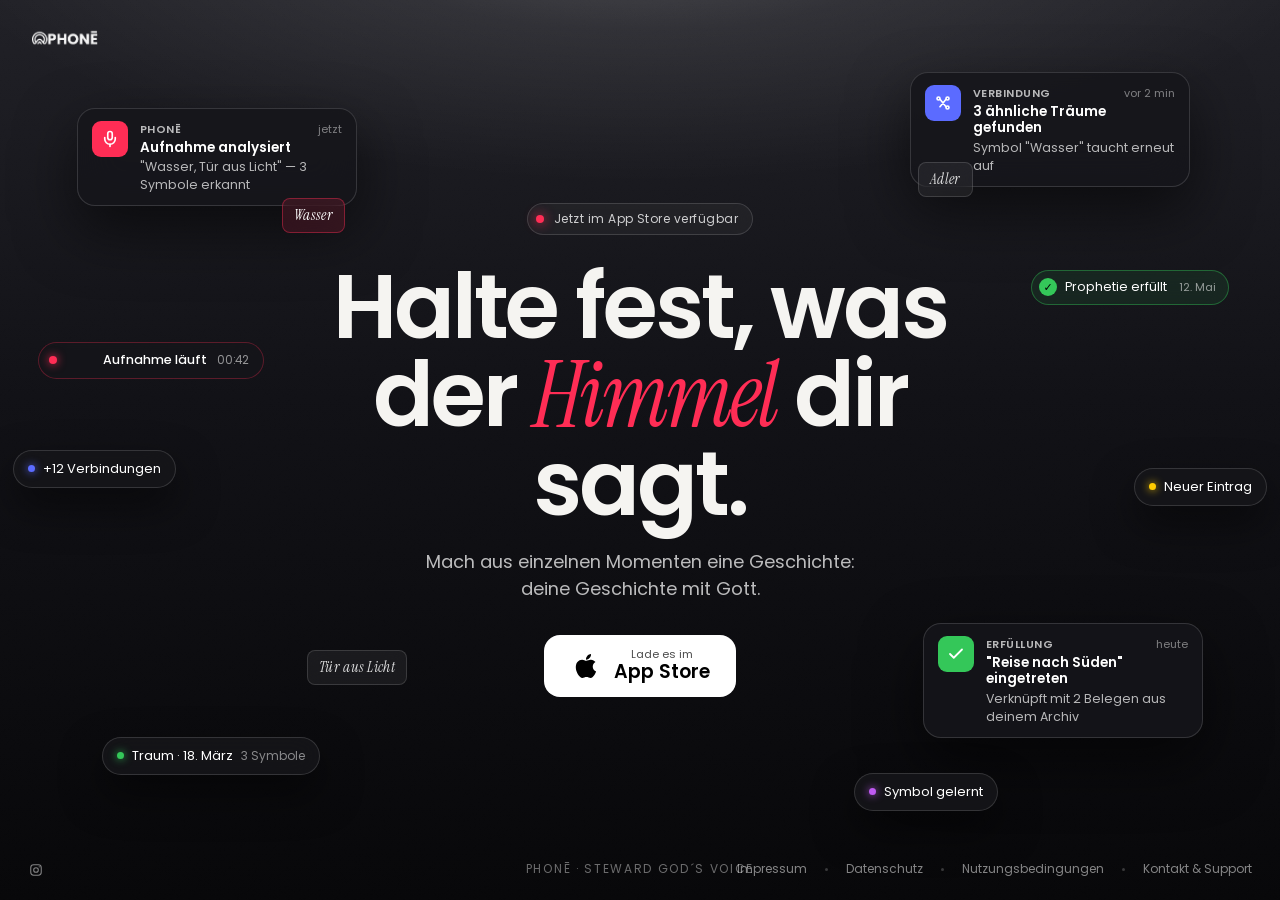
==== commit ffd283a8: "Remove hero background video Deletes the blurred looping video layer (.bg-video-layer, markup + CSS)" ====
--- a/index.html
+++ b/index.html
@@ -68,49 +68,6 @@
         linear-gradient(180deg, #202026 0%, #111116 44%, #070709 100%);
     }
 
-    /* Blurred looping video — mirrors the iOS app's onboarding background.
-       Fills the top 55% of the viewport, blurred 30px, with a soft fade to black. */
-    .bg-video-layer {
-      position: absolute;
-      top: 0;
-      left: 0;
-      right: 0;
-      height: 55vh;
-      overflow: hidden;
-      z-index: 1;
-      pointer-events: none;
-    }
-
-    .bg-video-layer video {
-      width: 100%;
-      height: 100%;
-      object-fit: cover;
-      filter: blur(30px) saturate(1.05);
-      transform: scale(1.18);
-      transform-origin: center;
-    }
-
-    .bg-video-layer .bg-video-fade {
-      position: absolute;
-      inset: 0;
-      background: linear-gradient(
-        180deg,
-        rgba(0, 0, 0, 0)   0%,
-        rgba(0, 0, 0, 0.4) 65%,
-        rgba(0, 0, 0, 1)  100%
-      );
-    }
-
-    /* Global scrim — matches Color.black.opacity(0.55) from the iOS onboarding */
-    .stage::before {
-      content: '';
-      position: absolute;
-      inset: 0;
-      background: rgba(0, 0, 0, 0.55);
-      z-index: 2;
-      pointer-events: none;
-    }
-
     .stage::after {
       content: '';
       position: absolute;
@@ -1058,14 +1015,6 @@
 <body>
 
   <div class="stage" data-screen-label="01 Hero">
-
-    <!-- Blurred looping background video — mirrors the iOS app -->
-    <div class="bg-video-layer" aria-hidden="true">
-      <video autoplay muted loop playsinline preload="auto">
-        <source src="assets/login_video.mp4" type="video/mp4">
-      </video>
-      <div class="bg-video-fade"></div>
-    </div>
 
     <a href="#" class="top-logo">
       <img src="assets/logo_schrift_weis.png" alt="PHONĒ">
